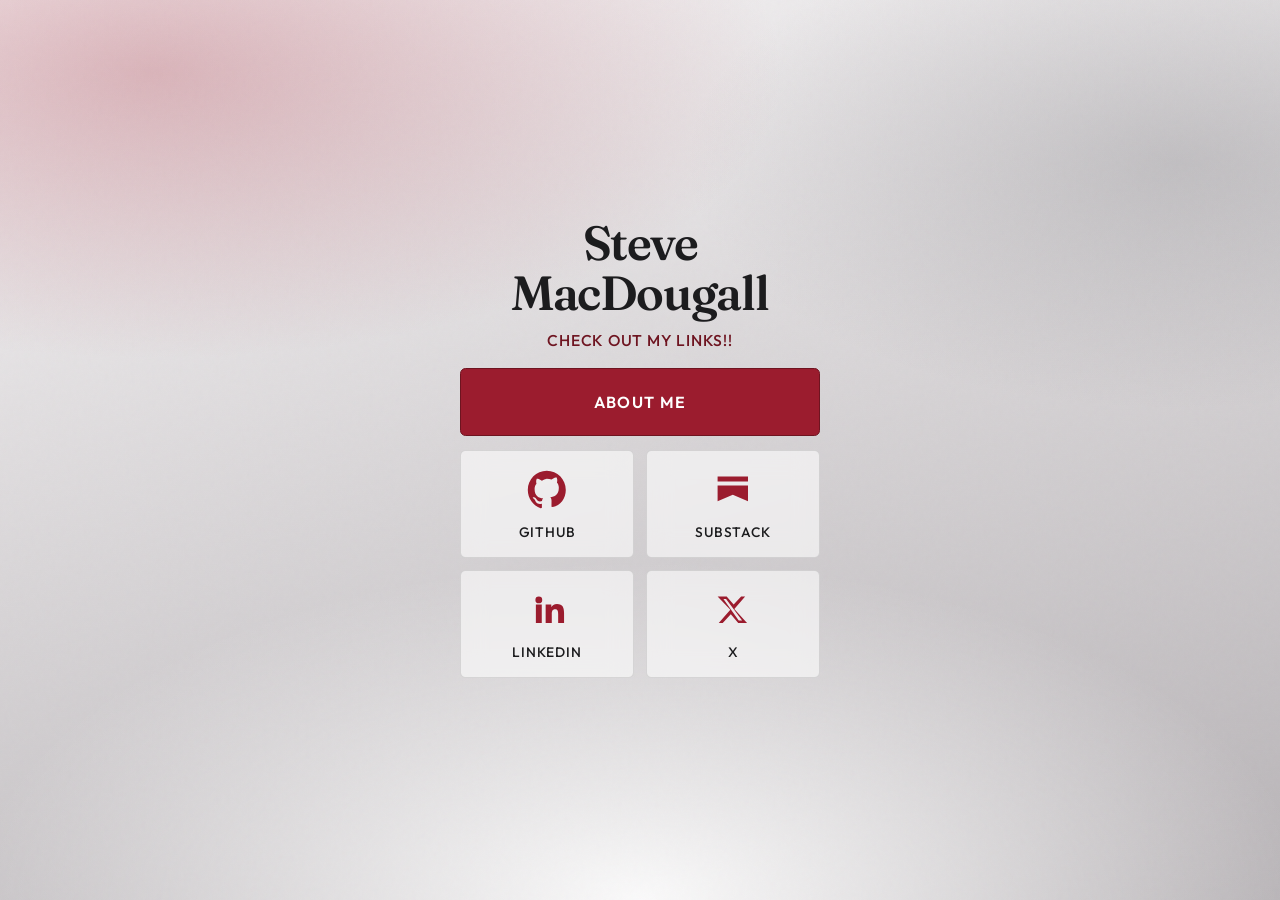
==== index.html @ ffe606dd "Launch personal site for GitHub Pages Co-authored-by: Cursor <cursoragent@cursor.com>" ====
<!DOCTYPE html>
<html lang="en">
  <head>
    <meta charset="UTF-8" />
    <meta
      name="viewport"
      content="width=device-width, initial-scale=1, viewport-fit=cover"
    />
    <meta name="theme-color" content="#e8e6e7" />
    <meta name="apple-mobile-web-app-capable" content="yes" />
    <meta name="apple-mobile-web-app-status-bar-style" content="default" />
    <meta
      name="description"
      content="Connect with Steve MacDougall — socials, about, email, and resume."
    />
    <title>Steve MacDougall</title>
    <link rel="preconnect" href="https://fonts.googleapis.com" />
    <link rel="preconnect" href="https://fonts.gstatic.com" crossorigin />
    <link
      href="https://fonts.googleapis.com/css2?family=Fraunces:opsz,wght@9..144,500;9..144,600&family=Outfit:wght@400;500;600&display=swap"
      rel="stylesheet"
    />
    <link rel="stylesheet" href="./newer_files/styles.css" />
  </head>
  <body>
    <div class="atmosphere" aria-hidden="true"></div>

    <main class="card">
      <p class="brand">Steve MacDougall</p>
      <h1 class="headline">Check out my links!!</h1>

      <div class="about-wrap">
        <svg class="baseball" viewBox="0 0 32 32" fill="none" aria-hidden="true">
          <circle cx="16" cy="16" r="14" fill="#f4f1ea" stroke="#2a2a2a" stroke-width="1.4" />
          <path
            d="M8.5 9.5c3.2 2.2 3.8 6.2 3.2 9.8M23.5 9.5c-3.2 2.2-3.8 6.2-3.2 9.8"
            stroke="#c0392b"
            stroke-width="1.5"
            stroke-linecap="round"
            fill="none"
          />
          <path
            d="M9.2 11.2l1.4 1M10 14.2l1.5.6M10.2 17.4l1.4.2M22.8 11.2l-1.4 1M22 14.2l-1.5.6M21.8 17.4l-1.4.2"
            stroke="#c0392b"
            stroke-width="1.1"
            stroke-linecap="round"
          />
        </svg>
        <a class="about-cta" href="about.html">
          <span class="about-cta-label">About Me</span>
        </a>
      </div>

      <nav class="links" aria-label="Social links">
        <a
          class="link"
          href="https://github.com/stevemac04"
          target="_blank"
          rel="noopener noreferrer"
        >
          <span class="link-visual" aria-hidden="true">
            <svg viewBox="0 0 48 48" fill="none">
              <path
                fill="currentColor"
                d="M24 4C12.95 4 4 13.05 4 24.18c0 8.9 5.66 16.45 13.5 19.12 1 .19 1.36-.44 1.36-.97 0-.48-.02-2.07-.02-3.76-5.5 1.22-6.66-2.4-6.66-2.4-.9-2.34-2.2-2.96-2.2-2.96-1.8-1.26.14-1.24.14-1.24 2 .14 3.04 2.08 3.04 2.08 1.76 3.08 4.62 2.2 5.74 1.68.18-1.3.7-2.2 1.26-2.7-4.38-.5-9-2.24-9-9.96 0-2.2.76-4 2.04-5.42-.2-.5-.88-2.54.2-5.3 0 0 1.66-.54 5.44 2.06A18.5 18.5 0 0 1 24 12.5c1.7 0 3.4.24 5 .7 3.76-2.6 5.42-2.06 5.42-2.06 1.08 2.76.4 4.8.2 5.3 1.28 1.42 2.04 3.22 2.04 5.42 0 7.74-4.62 9.46-9.02 9.96.72.62 1.34 1.84 1.34 3.72 0 2.7-.02 4.86-.02 5.52 0 .53.36 1.16 1.38.96C38.36 40.62 44 33.07 44 24.18 44 13.05 35.05 4 24 4Z"
              />
            </svg>
          </span>
          <span class="link-label">GitHub</span>
        </a>

        <a
          class="link"
          href="https://substack.com/@stephanmacdougall"
          target="_blank"
          rel="noopener noreferrer"
        >
          <span class="link-visual" aria-hidden="true">
            <svg viewBox="0 0 48 48" fill="none">
              <path
                fill="currentColor"
                d="M8 10h32v5.2H8V10Zm0 9.6h32V36L24 29.2 8 36V19.6Z"
              />
            </svg>
          </span>
          <span class="link-label">Substack</span>
        </a>

        <a
          class="link"
          href="https://www.linkedin.com/in/stephan-macdougall"
          target="_blank"
          rel="noopener noreferrer"
        >
          <span class="link-visual" aria-hidden="true">
            <svg viewBox="0 0 48 48" fill="none">
              <path
                fill="currentColor"
                d="M12.5 18.5h6.2V38h-6.2V18.5ZM15.6 10a3.6 3.6 0 1 1 0 7.2 3.6 3.6 0 0 1 0-7.2ZM22.8 18.5h5.95v2.66h.08c.83-1.57 2.86-3.22 5.88-3.22 6.3 0 7.46 4.14 7.46 9.52V38h-6.2v-9.4c0-2.24-.04-5.12-3.12-5.12-3.12 0-3.6 2.44-3.6 4.96V38H22.8V18.5Z"
              />
            </svg>
          </span>
          <span class="link-label">LinkedIn</span>
        </a>

        <a
          class="link"
          href="https://x.com/stevemac345"
          target="_blank"
          rel="noopener noreferrer"
        >
          <span class="link-visual" aria-hidden="true">
            <svg viewBox="0 0 48 48" fill="none">
              <path
                fill="currentColor"
                d="M32.8 10H37l-11.4 13.05L39 38h-9.3L21.9 28.7 13.4 38H9.2l12.2-13.95L8 10h9.55l7.35 8.55L32.8 10Zm-1.55 25.2h2.55L16.9 12.65h-2.75l16.1 22.55Z"
              />
            </svg>
          </span>
          <span class="link-label">X</span>
        </a>
      </nav>
    </main>
  </body>
</html>
---- newer_files/styles.css ----
:root {
  --ink: #1c1c1e;
  --ink-soft: #5c5c62;
  --paper: #f4f2f3;
  --crimson: #9b1c2e;
  --crimson-deep: #6e1420;
  --glow: rgba(155, 28, 46, 0.2);
  --ease: cubic-bezier(0.22, 1, 0.36, 1);
  --safe-top: env(safe-area-inset-top, 0px);
  --safe-right: env(safe-area-inset-right, 0px);
  --safe-bottom: env(safe-area-inset-bottom, 0px);
  --safe-left: env(safe-area-inset-left, 0px);
}

*,
*::before,
*::after {
  box-sizing: border-box;
}

html,
body {
  margin: 0;
  min-height: 100%;
  -webkit-text-size-adjust: 100%;
}

body {
  min-height: 100svh;
  min-height: 100dvh;
  color: var(--ink);
  font-family: "Outfit", sans-serif;
  display: grid;
  place-items: center;
  padding:
    max(1.25rem, var(--safe-top))
    max(1.25rem, var(--safe-right))
    max(1.5rem, var(--safe-bottom))
    max(1.25rem, var(--safe-left));
  overflow-x: hidden;
  background: var(--paper);
  -webkit-tap-highlight-color: transparent;
  touch-action: manipulation;
}

.atmosphere {
  position: fixed;
  inset: 0;
  z-index: -1;
  /* Drop your photo at: images/background.jpg */
  background-color: #e6e4e5;
  background-image:
    radial-gradient(ellipse 85% 55% at 12% 8%, rgba(155, 28, 46, 0.28), transparent 58%),
    radial-gradient(ellipse 70% 50% at 92% 18%, rgba(90, 90, 96, 0.22), transparent 55%),
    radial-gradient(ellipse 90% 65% at 50% 100%, rgba(255, 255, 255, 0.92), transparent 58%),
    linear-gradient(165deg, #f7f5f6 0%, #d8d5d7 48%, #b8b4b7 100%),
    url("../images/background.jpg");
  background-size: cover;
  background-position: center;
  background-repeat: no-repeat;
  animation: atmosphere-drift 14s ease-in-out infinite alternate;
}

.atmosphere::after {
  content: "";
  position: absolute;
  inset: 0;
  background-image: url("data:image/svg+xml,%3Csvg viewBox='0 0 200 200' xmlns='http://www.w3.org/2000/svg'%3E%3Cfilter id='n'%3E%3CfeTurbulence type='fractalNoise' baseFrequency='0.85' numOctaves='3' stitchTiles='stitch'/%3E%3C/filter%3E%3Crect width='100%25' height='100%25' filter='url(%23n)' opacity='0.45'/%3E%3C/svg%3E");
  opacity: 0.05;
  pointer-events: none;
  mix-blend-mode: multiply;
}

.card {
  width: min(100%, 22.5rem);
  text-align: center;
  animation: rise 0.9s var(--ease) both;
  overflow: visible;
}

.brand {
  margin: 0 0 0.7rem;
  font-family: "Fraunces", serif;
  font-optical-sizing: auto;
  font-weight: 600;
  font-size: clamp(2.35rem, 11vw, 3rem);
  line-height: 1.05;
  letter-spacing: -0.03em;
  color: var(--ink);
  animation: rise 0.9s var(--ease) 0.05s both;
}

.headline {
  margin: 0 0 1.15rem;
  font-family: "Outfit", sans-serif;
  font-weight: 500;
  font-size: 0.98rem;
  letter-spacing: 0.05em;
  text-transform: uppercase;
  color: var(--crimson-deep);
  animation: rise 0.9s var(--ease) 0.12s both;
}

.about-wrap {
  position: relative;
  margin-bottom: 0.85rem;
  animation: rise 0.9s var(--ease) 0.18s both;
  overflow: visible;
  isolation: isolate;
}

.baseball {
  position: absolute;
  width: 1.35rem;
  height: 1.35rem;
  left: -1.35rem;
  top: 50%;
  margin-top: -0.675rem;
  filter: drop-shadow(0 2px 3px rgba(0, 0, 0, 0.28));
  z-index: 3;
  animation: homerun-arc 2.1s cubic-bezier(0.33, 0.1, 0.25, 1) 0.55s 1 forwards;
  will-change: transform, z-index;
  pointer-events: none;
}

.about-cta {
  position: relative;
  z-index: 2;
  display: flex;
  align-items: center;
  justify-content: center;
  width: 100%;
  min-height: 4.25rem;
  padding: 0.95rem 1rem;
  text-decoration: none;
  color: #fff;
  background: var(--crimson);
  border: 1px solid var(--crimson-deep);
  border-radius: 0.35rem;
  transition:
    transform 0.28s var(--ease),
    background 0.28s var(--ease);
}

.about-cta:active,
.about-cta:focus-visible {
  transform: scale(0.97);
  background: var(--crimson-deep);
  outline: none;
}

.about-cta:focus-visible {
  box-shadow: 0 0 0 3px var(--glow);
}

.about-cta-label {
  font-size: 1rem;
  font-weight: 600;
  letter-spacing: 0.08em;
  text-transform: uppercase;
}

/* Clears the wall, then drops behind it on the way down */
@keyframes homerun-arc {
  0% {
    opacity: 0;
    z-index: 3;
    transform: translate(0, 0.55rem) rotate(0deg) scale(0.9);
  }
  6% {
    opacity: 1;
    z-index: 3;
  }
  42% {
    opacity: 1;
    z-index: 3;
    transform: translate(10.5rem, -2.85rem) rotate(200deg) scale(1);
  }
  55% {
    opacity: 1;
    z-index: 3;
    transform: translate(14.5rem, -2.95rem) rotate(270deg) scale(1);
  }
  /* Past the top of the wall — tuck behind */
  58% {
    opacity: 1;
    z-index: 1;
    transform: translate(15.5rem, -2.4rem) rotate(300deg) scale(0.98);
  }
  82% {
    opacity: 1;
    z-index: 1;
    transform: translate(18.5rem, 0.15rem) rotate(400deg) scale(0.92);
  }
  100% {
    opacity: 0;
    z-index: 1;
    transform: translate(19.5rem, 0.55rem) rotate(450deg) scale(0.85);
  }
}

.links {
  display: grid;
  grid-template-columns: repeat(2, minmax(0, 1fr));
  gap: 0.75rem;
  animation: rise 0.9s var(--ease) 0.26s both;
}

.link {
  display: flex;
  flex-direction: column;
  align-items: center;
  justify-content: center;
  gap: 0.65rem;
  min-height: 6.75rem;
  padding: 1rem 0.65rem;
  text-decoration: none;
  color: var(--ink);
  border: 1px solid rgba(28, 28, 30, 0.12);
  border-radius: 0.35rem;
  background: rgba(255, 255, 255, 0.58);
  backdrop-filter: blur(12px);
  -webkit-backdrop-filter: blur(12px);
  transition:
    transform 0.28s var(--ease),
    background 0.28s var(--ease),
    border-color 0.28s var(--ease),
    color 0.28s var(--ease);
}

.link:active,
.link:focus-visible {
  transform: scale(0.97);
  background: rgba(155, 28, 46, 0.1);
  border-color: rgba(155, 28, 46, 0.35);
  color: var(--crimson-deep);
  outline: none;
}

.link:focus-visible {
  box-shadow: 0 0 0 3px var(--glow);
}

.link-visual {
  display: grid;
  place-items: center;
  width: 2.85rem;
  height: 2.85rem;
  color: var(--crimson);
  transition: color 0.28s var(--ease), transform 0.28s var(--ease);
}

.link:active .link-visual,
.link:focus-visible .link-visual {
  color: var(--crimson-deep);
  transform: scale(1.05);
}

.link-visual svg {
  width: 100%;
  height: 100%;
}

.link-label {
  font-size: 0.86rem;
  font-weight: 500;
  letter-spacing: 0.06em;
  text-transform: uppercase;
}

@keyframes rise {
  from {
    opacity: 0;
    transform: translateY(16px);
  }
  to {
    opacity: 1;
    transform: translateY(0);
  }
}

@keyframes atmosphere-drift {
  from {
    transform: scale(1) translate3d(0, 0, 0);
  }
  to {
    transform: scale(1.04) translate3d(-1.5%, 1%, 0);
  }
}

@media (prefers-reduced-motion: reduce) {
  *,
  *::before,
  *::after {
    animation: none !important;
    transition: none !important;
  }

  .baseball {
    display: none;
  }
}
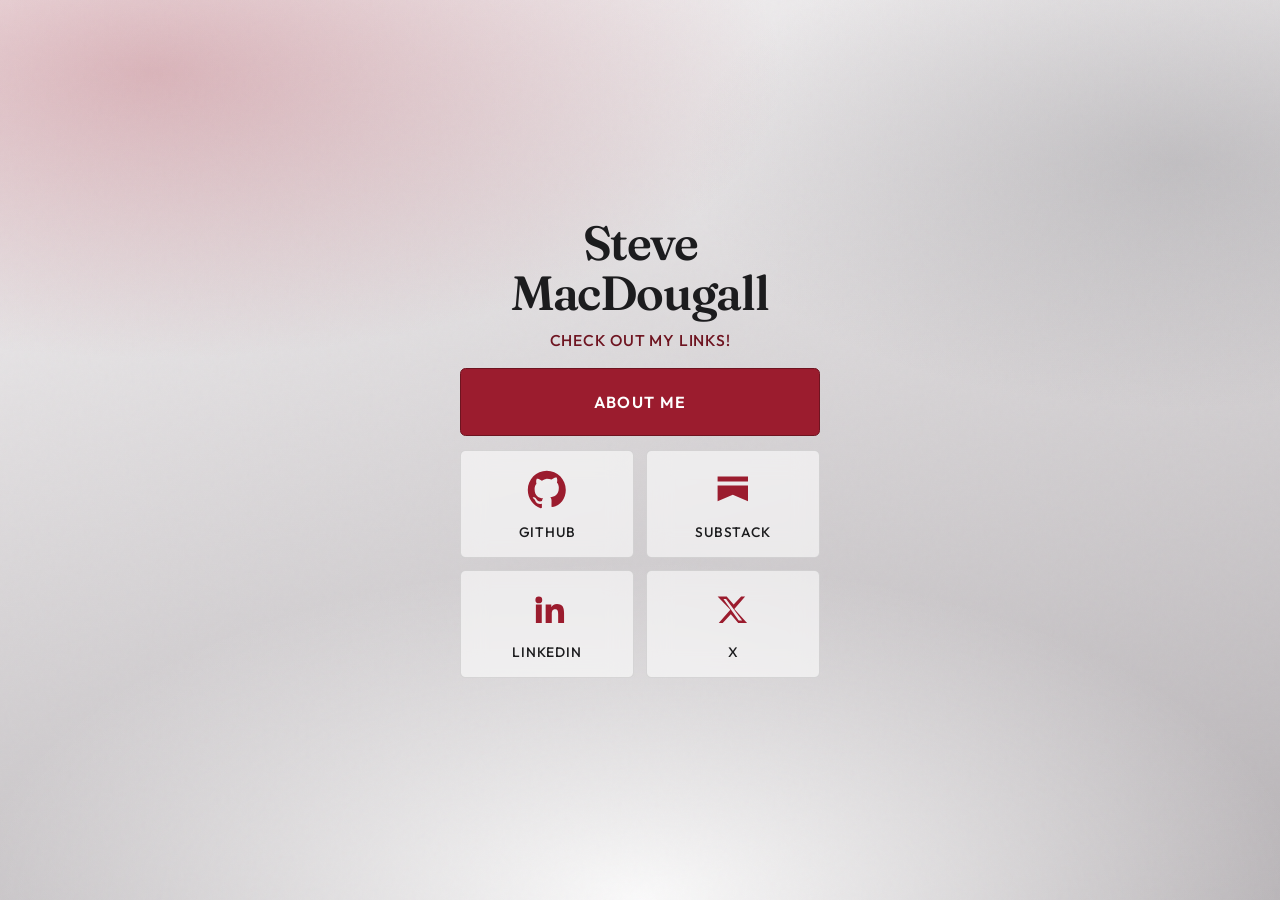
==== commit 3a43e0c5: "Update index.html" ====
--- a/index.html
+++ b/index.html
@@ -1,125 +1,125 @@
-<!DOCTYPE html>
-<html lang="en">
-  <head>
-    <meta charset="UTF-8" />
-    <meta
-      name="viewport"
-      content="width=device-width, initial-scale=1, viewport-fit=cover"
-    />
-    <meta name="theme-color" content="#e8e6e7" />
-    <meta name="apple-mobile-web-app-capable" content="yes" />
-    <meta name="apple-mobile-web-app-status-bar-style" content="default" />
-    <meta
-      name="description"
-      content="Connect with Steve MacDougall — socials, about, email, and resume."
-    />
-    <title>Steve MacDougall</title>
-    <link rel="preconnect" href="https://fonts.googleapis.com" />
-    <link rel="preconnect" href="https://fonts.gstatic.com" crossorigin />
-    <link
-      href="https://fonts.googleapis.com/css2?family=Fraunces:opsz,wght@9..144,500;9..144,600&family=Outfit:wght@400;500;600&display=swap"
-      rel="stylesheet"
-    />
-    <link rel="stylesheet" href="./newer_files/styles.css" />
-  </head>
-  <body>
-    <div class="atmosphere" aria-hidden="true"></div>
-
-    <main class="card">
-      <p class="brand">Steve MacDougall</p>
-      <h1 class="headline">Check out my links!!</h1>
-
-      <div class="about-wrap">
-        <svg class="baseball" viewBox="0 0 32 32" fill="none" aria-hidden="true">
-          <circle cx="16" cy="16" r="14" fill="#f4f1ea" stroke="#2a2a2a" stroke-width="1.4" />
-          <path
-            d="M8.5 9.5c3.2 2.2 3.8 6.2 3.2 9.8M23.5 9.5c-3.2 2.2-3.8 6.2-3.2 9.8"
-            stroke="#c0392b"
-            stroke-width="1.5"
-            stroke-linecap="round"
-            fill="none"
-          />
-          <path
-            d="M9.2 11.2l1.4 1M10 14.2l1.5.6M10.2 17.4l1.4.2M22.8 11.2l-1.4 1M22 14.2l-1.5.6M21.8 17.4l-1.4.2"
-            stroke="#c0392b"
-            stroke-width="1.1"
-            stroke-linecap="round"
-          />
-        </svg>
-        <a class="about-cta" href="about.html">
-          <span class="about-cta-label">About Me</span>
-        </a>
-      </div>
-
-      <nav class="links" aria-label="Social links">
-        <a
-          class="link"
-          href="https://github.com/stevemac04"
-          target="_blank"
-          rel="noopener noreferrer"
-        >
-          <span class="link-visual" aria-hidden="true">
-            <svg viewBox="0 0 48 48" fill="none">
-              <path
-                fill="currentColor"
-                d="M24 4C12.95 4 4 13.05 4 24.18c0 8.9 5.66 16.45 13.5 19.12 1 .19 1.36-.44 1.36-.97 0-.48-.02-2.07-.02-3.76-5.5 1.22-6.66-2.4-6.66-2.4-.9-2.34-2.2-2.96-2.2-2.96-1.8-1.26.14-1.24.14-1.24 2 .14 3.04 2.08 3.04 2.08 1.76 3.08 4.62 2.2 5.74 1.68.18-1.3.7-2.2 1.26-2.7-4.38-.5-9-2.24-9-9.96 0-2.2.76-4 2.04-5.42-.2-.5-.88-2.54.2-5.3 0 0 1.66-.54 5.44 2.06A18.5 18.5 0 0 1 24 12.5c1.7 0 3.4.24 5 .7 3.76-2.6 5.42-2.06 5.42-2.06 1.08 2.76.4 4.8.2 5.3 1.28 1.42 2.04 3.22 2.04 5.42 0 7.74-4.62 9.46-9.02 9.96.72.62 1.34 1.84 1.34 3.72 0 2.7-.02 4.86-.02 5.52 0 .53.36 1.16 1.38.96C38.36 40.62 44 33.07 44 24.18 44 13.05 35.05 4 24 4Z"
-              />
-            </svg>
-          </span>
-          <span class="link-label">GitHub</span>
-        </a>
-
-        <a
-          class="link"
-          href="https://substack.com/@stephanmacdougall"
-          target="_blank"
-          rel="noopener noreferrer"
-        >
-          <span class="link-visual" aria-hidden="true">
-            <svg viewBox="0 0 48 48" fill="none">
-              <path
-                fill="currentColor"
-                d="M8 10h32v5.2H8V10Zm0 9.6h32V36L24 29.2 8 36V19.6Z"
-              />
-            </svg>
-          </span>
-          <span class="link-label">Substack</span>
-        </a>
-
-        <a
-          class="link"
-          href="https://www.linkedin.com/in/stephan-macdougall"
-          target="_blank"
-          rel="noopener noreferrer"
-        >
-          <span class="link-visual" aria-hidden="true">
-            <svg viewBox="0 0 48 48" fill="none">
-              <path
-                fill="currentColor"
-                d="M12.5 18.5h6.2V38h-6.2V18.5ZM15.6 10a3.6 3.6 0 1 1 0 7.2 3.6 3.6 0 0 1 0-7.2ZM22.8 18.5h5.95v2.66h.08c.83-1.57 2.86-3.22 5.88-3.22 6.3 0 7.46 4.14 7.46 9.52V38h-6.2v-9.4c0-2.24-.04-5.12-3.12-5.12-3.12 0-3.6 2.44-3.6 4.96V38H22.8V18.5Z"
-              />
-            </svg>
-          </span>
-          <span class="link-label">LinkedIn</span>
-        </a>
-
-        <a
-          class="link"
-          href="https://x.com/stevemac345"
-          target="_blank"
-          rel="noopener noreferrer"
-        >
-          <span class="link-visual" aria-hidden="true">
-            <svg viewBox="0 0 48 48" fill="none">
-              <path
-                fill="currentColor"
-                d="M32.8 10H37l-11.4 13.05L39 38h-9.3L21.9 28.7 13.4 38H9.2l12.2-13.95L8 10h9.55l7.35 8.55L32.8 10Zm-1.55 25.2h2.55L16.9 12.65h-2.75l16.1 22.55Z"
-              />
-            </svg>
-          </span>
-          <span class="link-label">X</span>
-        </a>
-      </nav>
-    </main>
-  </body>
-</html>
+<!DOCTYPE html>
+<html lang="en">
+  <head>
+    <meta charset="UTF-8" />
+    <meta
+      name="viewport"
+      content="width=device-width, initial-scale=1, viewport-fit=cover"
+    />
+    <meta name="theme-color" content="#e8e6e7" />
+    <meta name="apple-mobile-web-app-capable" content="yes" />
+    <meta name="apple-mobile-web-app-status-bar-style" content="default" />
+    <meta
+      name="description"
+      content="Connect with Steve MacDougall — socials, about, email, and resume."
+    />
+    <title>Steve MacDougall</title>
+    <link rel="preconnect" href="https://fonts.googleapis.com" />
+    <link rel="preconnect" href="https://fonts.gstatic.com" crossorigin />
+    <link
+      href="https://fonts.googleapis.com/css2?family=Fraunces:opsz,wght@9..144,500;9..144,600&family=Outfit:wght@400;500;600&display=swap"
+      rel="stylesheet"
+    />
+    <link rel="stylesheet" href="./newer_files/styles.css" />
+  </head>
+  <body>
+    <div class="atmosphere" aria-hidden="true"></div>
+
+    <main class="card">
+      <p class="brand">Steve MacDougall</p>
+      <h1 class="headline">Check out my links!</h1>
+
+      <div class="about-wrap">
+        <svg class="baseball" viewBox="0 0 32 32" fill="none" aria-hidden="true">
+          <circle cx="16" cy="16" r="14" fill="#f4f1ea" stroke="#2a2a2a" stroke-width="1.4" />
+          <path
+            d="M8.5 9.5c3.2 2.2 3.8 6.2 3.2 9.8M23.5 9.5c-3.2 2.2-3.8 6.2-3.2 9.8"
+            stroke="#c0392b"
+            stroke-width="1.5"
+            stroke-linecap="round"
+            fill="none"
+          />
+          <path
+            d="M9.2 11.2l1.4 1M10 14.2l1.5.6M10.2 17.4l1.4.2M22.8 11.2l-1.4 1M22 14.2l-1.5.6M21.8 17.4l-1.4.2"
+            stroke="#c0392b"
+            stroke-width="1.1"
+            stroke-linecap="round"
+          />
+        </svg>
+        <a class="about-cta" href="about.html">
+          <span class="about-cta-label">About Me</span>
+        </a>
+      </div>
+
+      <nav class="links" aria-label="Social links">
+        <a
+          class="link"
+          href="https://github.com/stevemac04"
+          target="_blank"
+          rel="noopener noreferrer"
+        >
+          <span class="link-visual" aria-hidden="true">
+            <svg viewBox="0 0 48 48" fill="none">
+              <path
+                fill="currentColor"
+                d="M24 4C12.95 4 4 13.05 4 24.18c0 8.9 5.66 16.45 13.5 19.12 1 .19 1.36-.44 1.36-.97 0-.48-.02-2.07-.02-3.76-5.5 1.22-6.66-2.4-6.66-2.4-.9-2.34-2.2-2.96-2.2-2.96-1.8-1.26.14-1.24.14-1.24 2 .14 3.04 2.08 3.04 2.08 1.76 3.08 4.62 2.2 5.74 1.68.18-1.3.7-2.2 1.26-2.7-4.38-.5-9-2.24-9-9.96 0-2.2.76-4 2.04-5.42-.2-.5-.88-2.54.2-5.3 0 0 1.66-.54 5.44 2.06A18.5 18.5 0 0 1 24 12.5c1.7 0 3.4.24 5 .7 3.76-2.6 5.42-2.06 5.42-2.06 1.08 2.76.4 4.8.2 5.3 1.28 1.42 2.04 3.22 2.04 5.42 0 7.74-4.62 9.46-9.02 9.96.72.62 1.34 1.84 1.34 3.72 0 2.7-.02 4.86-.02 5.52 0 .53.36 1.16 1.38.96C38.36 40.62 44 33.07 44 24.18 44 13.05 35.05 4 24 4Z"
+              />
+            </svg>
+          </span>
+          <span class="link-label">GitHub</span>
+        </a>
+
+        <a
+          class="link"
+          href="https://substack.com/@stephanmacdougall"
+          target="_blank"
+          rel="noopener noreferrer"
+        >
+          <span class="link-visual" aria-hidden="true">
+            <svg viewBox="0 0 48 48" fill="none">
+              <path
+                fill="currentColor"
+                d="M8 10h32v5.2H8V10Zm0 9.6h32V36L24 29.2 8 36V19.6Z"
+              />
+            </svg>
+          </span>
+          <span class="link-label">Substack</span>
+        </a>
+
+        <a
+          class="link"
+          href="https://www.linkedin.com/in/stephan-macdougall"
+          target="_blank"
+          rel="noopener noreferrer"
+        >
+          <span class="link-visual" aria-hidden="true">
+            <svg viewBox="0 0 48 48" fill="none">
+              <path
+                fill="currentColor"
+                d="M12.5 18.5h6.2V38h-6.2V18.5ZM15.6 10a3.6 3.6 0 1 1 0 7.2 3.6 3.6 0 0 1 0-7.2ZM22.8 18.5h5.95v2.66h.08c.83-1.57 2.86-3.22 5.88-3.22 6.3 0 7.46 4.14 7.46 9.52V38h-6.2v-9.4c0-2.24-.04-5.12-3.12-5.12-3.12 0-3.6 2.44-3.6 4.96V38H22.8V18.5Z"
+              />
+            </svg>
+          </span>
+          <span class="link-label">LinkedIn</span>
+        </a>
+
+        <a
+          class="link"
+          href="https://x.com/stevemac345"
+          target="_blank"
+          rel="noopener noreferrer"
+        >
+          <span class="link-visual" aria-hidden="true">
+            <svg viewBox="0 0 48 48" fill="none">
+              <path
+                fill="currentColor"
+                d="M32.8 10H37l-11.4 13.05L39 38h-9.3L21.9 28.7 13.4 38H9.2l12.2-13.95L8 10h9.55l7.35 8.55L32.8 10Zm-1.55 25.2h2.55L16.9 12.65h-2.75l16.1 22.55Z"
+              />
+            </svg>
+          </span>
+          <span class="link-label">X</span>
+        </a>
+      </nav>
+    </main>
+  </body>
+</html>
